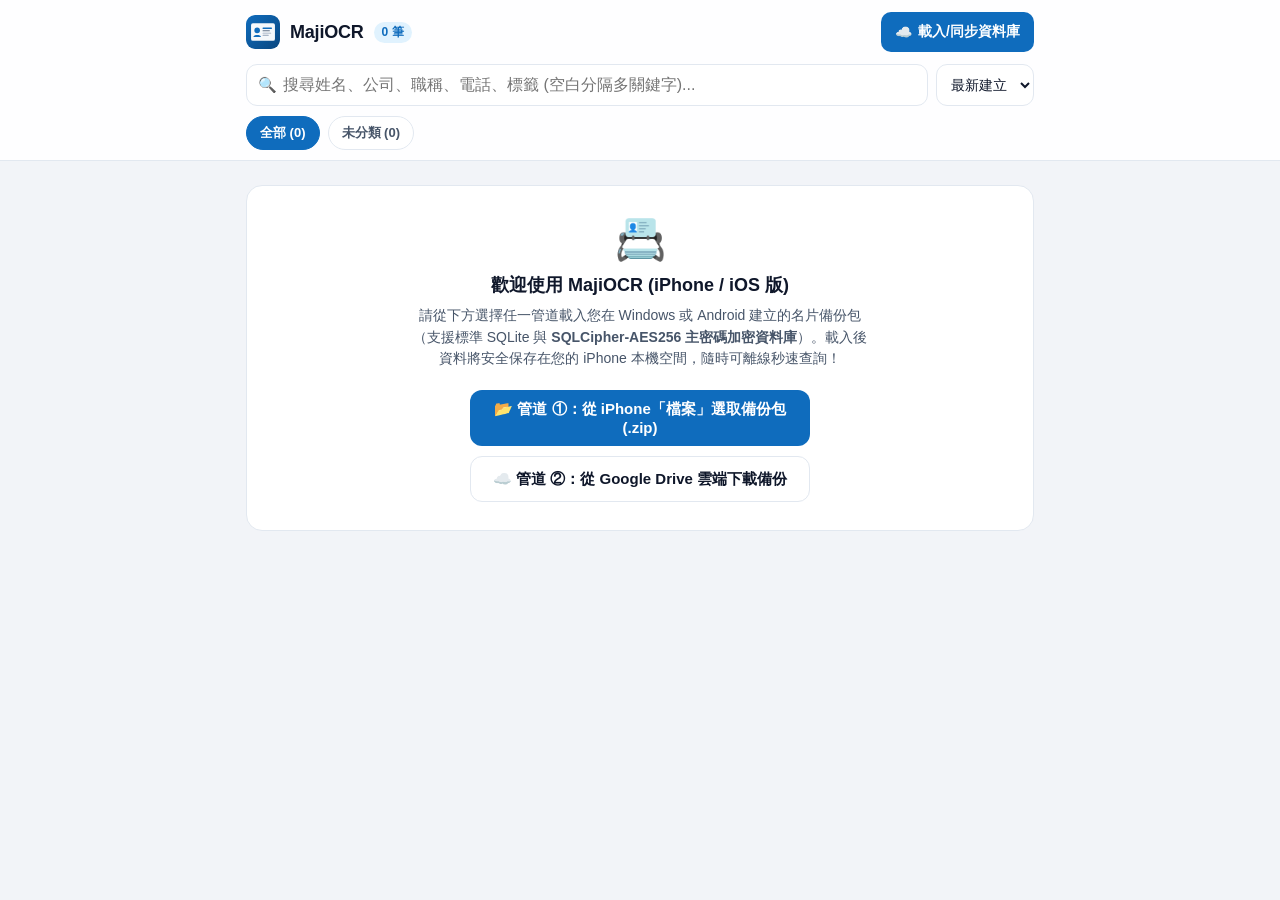
==== MajiOCR.Web/index.html @ 015412a3 "feat(ISSUE-0044): 支援 iOS/iPhone PWA、Windows 端 Vercel 一鍵部署精靈與 SQLCipher-AES256 解密查詢" ====
<!DOCTYPE html>
<html lang="zh-Hant">
<head>
  <meta charset="UTF-8" />
  <meta name="viewport" content="width=device-width, initial-scale=1.0, maximum-scale=5.0, viewport-fit=cover" />
  <meta name="apple-mobile-web-app-capable" content="yes" />
  <meta name="apple-mobile-web-app-status-bar-style" content="default" />
  <meta name="apple-mobile-web-app-title" content="MajiOCR" />
  <meta name="theme-color" content="#0F6CBD" />
  <title>MajiOCR 名片管理 (iOS / Web)</title>
  <link rel="manifest" href="./manifest.webmanifest" />
  <link rel="icon" type="image/svg+xml" href="./icon.svg" />
  <link rel="apple-touch-icon" href="./icon.svg" />
  <link rel="stylesheet" href="./styles.css" />
</head>
<body>
  <!-- Top Sticky Header -->
  <header class="app-header">
    <div class="header-bar">
      <div class="brand-group">
        <img src="./icon.svg" alt="MajiOCR" class="brand-logo" />
        <span class="brand-title">MajiOCR</span>
        <span id="headerTotalCount" class="count-pill">0 筆</span>
      </div>
      <button type="button" id="openSyncModalBtn" class="btn-sync-header">
        <span>☁️</span><span>載入/同步資料庫</span>
      </button>
    </div>

    <!-- Compound Search & Sort Bar -->
    <div class="search-bar-wrap">
      <div class="search-input-box">
        <span class="search-icon">🔍</span>
        <input
          type="search"
          id="searchInput"
          class="search-input"
          placeholder="搜尋姓名、公司、職稱、電話、標籤 (空白分隔多關鍵字)..."
          autocomplete="off"
        />
        <button type="button" id="clearSearchBtn" class="clear-search-btn hidden" title="清除搜尋">✕</button>
      </div>
      <select id="sortSelect" class="sort-select" aria-label="排序方式">
        <option value="created_desc">最新建立</option>
        <option value="name_asc">依姓名</option>
        <option value="company_asc">依公司</option>
      </select>
    </div>

    <!-- Tag Filter Chips -->
    <nav id="tagChipsBar" class="tag-chips-bar" aria-label="分類標籤篩選"></nav>
  </header>

  <!-- Main Content -->
  <main class="app-main">
    <div id="dbStatusBanner" class="status-banner hidden"></div>
    <div id="filterResultSummary" class="filter-summary"></div>

    <!-- Empty Welcome State -->
    <section id="emptyStateContainer" class="empty-state-card">
      <div class="empty-icon">📇</div>
      <div class="empty-title">歡迎使用 MajiOCR (iPhone / iOS 版)</div>
      <div class="empty-desc">
        請從下方選擇任一管道載入您在 Windows 或 Android 建立的名片備份包（支援標準 SQLite 與 <strong>SQLCipher-AES256 主密碼加密資料庫</strong>）。載入後資料將安全保存在您的 iPhone 本機空間，隨時可離線秒速查詢！
      </div>
      <div class="empty-actions">
        <button type="button" id="emptyPickFileBtn" class="btn-primary">
          📂 管道 ①：從 iPhone「檔案」選取備份包 (.zip)
        </button>
        <button type="button" id="emptyOpenSyncBtn" class="btn-secondary">
          ☁️ 管道 ②：從 Google Drive 雲端下載備份
        </button>
      </div>
    </section>

    <!-- Contacts List -->
    <section id="contactsListContainer" class="contacts-list"></section>
  </main>

  <!-- Hidden File Picker for Local Import -->
  <input
    type="file"
    id="backupFileInput"
    class="hidden"
    accept=".zip,.sqlite3,.db,application/zip,application/octet-stream"
  />

  <!-- Dual-Pipeline Cloud / Local Sync Modal -->
  <div id="syncModal" class="modal-overlay hidden" role="dialog" aria-modal="true">
    <div class="modal-backdrop" onclick="document.getElementById('syncModal').classList.add('hidden')"></div>
    <div class="bottom-sheet">
      <div class="sheet-header">
        <span class="sheet-title">☁️ 載入 / 同步名片資料庫</span>
        <button type="button" id="closeSyncModalBtn" class="btn-close-sheet">✕</button>
      </div>
      <div class="sheet-body">
        <div id="syncStatusBox" class="modal-status hidden"></div>

        <!-- Pipeline 1: Local iOS Files Import -->
        <div class="pipeline-box">
          <div class="pipeline-title">📂 管道 ①：從 iPhone「檔案」App 匯入（免設 OAuth 最速方式）</div>
          <div class="pipeline-sub">
            直接選取從 Google 雲端硬碟 App、iCloud Drive 或 AirDrop 儲存至手機的 <code>MajiOCR_Backup_*.zip</code> 或 <code>contacts.sqlite3</code> 備份檔（支援主密碼解密）。
          </div>
          <button type="button" id="triggerFilePickerBtn" class="btn-primary" style="width: 100%;">
            📂 選取手機內的備份檔 (.zip / .sqlite3)
          </button>
        </div>

        <!-- Pipeline 2: Google Drive Direct Cloud Download -->
        <div class="pipeline-box">
          <div class="pipeline-title">☁️ 管道 ②：從 Google Drive 雲端直接下載</div>
          <div class="pipeline-sub">
            使用 Google OAuth 讀取雲端 <code>MajiOCR_Backups</code> 資料夾。<br />
            <small>💡 提示：請確認您的 Google Cloud Web Client ID 已將本頁網址 <code id="currentOriginHint"></code> 加入「已授權的 JavaScript 來源」。</small>
          </div>
          <input
            type="text"
            id="googleClientIdInput"
            class="form-input"
            placeholder="貼上 Web 端 Google OAuth Client ID (*.apps.googleusercontent.com)"
          />
          <div style="display: flex; gap: 8px;">
            <button type="button" id="googleOAuthLoginBtn" class="btn-primary" style="flex: 1;">
              🔐 Google 帳號登入授權
            </button>
            <button type="button" id="refreshDriveListBtn" class="btn-secondary">
              🔄 重新整理清單
            </button>
          </div>
          <div id="driveBackupList"></div>
        </div>
      </div>
    </div>
  </div>

  <!-- SQLCipher-AES256 Master Password Unlock Modal -->
  <div id="passwordModal" class="modal-overlay hidden" role="dialog" aria-modal="true">
    <div class="modal-backdrop"></div>
    <div class="bottom-sheet">
      <div class="sheet-header">
        <span class="sheet-title">🔐 輸入備份主密碼 (SQLCipher-AES256)</span>
      </div>
      <div class="sheet-body">
        <p id="passwordModalDesc" class="pipeline-sub"></p>
        <div id="passwordModalStatus" class="modal-status hidden"></div>
        <div class="password-row">
          <input
            type="password"
            id="masterPasswordInput"
            class="form-input"
             style="margin-bottom: 0;"
            placeholder="請輸入備份時設定的主密碼..."
          />
          <button type="button" id="togglePasswordVisBtn" class="btn-icon-toggle" title="顯示/隱藏密碼">👁️</button>
        </div>
        <div style="display: flex; gap: 10px;">
          <button type="button" id="cancelPasswordBtn" class="btn-secondary" style="flex: 1;">取消</button>
          <button type="button" id="confirmPasswordBtn" class="btn-primary" style="flex: 2;">驗證並解密載入</button>
        </div>
      </div>
    </div>
  </div>

  <!-- Contact Detail Bottom Sheet -->
  <div id="detailModal" class="modal-overlay hidden" role="dialog" aria-modal="true">
    <div id="detailModalBackdrop" class="modal-backdrop"></div>
    <div class="bottom-sheet">
      <div class="sheet-header">
        <span class="sheet-title">📇 名片詳細資訊</span>
        <button type="button" id="closeDetailModalBtn" class="btn-close-sheet">✕</button>
      </div>
      <div id="detailSheetBody" class="sheet-body"></div>
    </div>
  </div>

  <!-- Fullscreen Card Image Lightbox -->
  <div id="imageLightbox" class="lightbox-overlay hidden">
    <img id="lightboxImg" src="" alt="名片原圖放大檢視" class="lightbox-img" />
  </div>

  <!-- Toast Notification -->
  <div id="appToast" class="app-toast hidden"></div>

  <script src="./js/config.js"></script>
  <script src="./js/zip-reader.js"></script>
  <script src="./js/sqlcipher-decryptor.js"></script>
  <script src="./js/sqlite-parser.js"></script>
  <script src="./js/app.js"></script>
</body>
</html>
---- MajiOCR.Web/styles.css ----
:root {
  --brand: #0F6CBD;
  --brand-dark: #0A4780;
  --brand-soft: #E0F2FE;
  --bg: #F2F4F8;
  --surface: #FFFFFF;
  --surface-glass: rgba(255, 255, 255, 0.90);
  --text-primary: #0F172A;
  --text-secondary: #475569;
  --text-muted: #64748B;
  --border: #E2E8F0;
  --amber: #D97706;
  --danger: #DC2626;
  --radius-lg: 16px;
  --radius-md: 12px;
}

@media (prefers-color-scheme: dark) {
  :root {
    --bg: #0B1120;
    --surface: #1E293B;
    --surface-glass: rgba(30, 41, 59, 0.90);
    --text-primary: #F8FAFC;
    --text-secondary: #CBD5E1;
    --text-muted: #94A3B8;
    --border: #334155;
    --brand-soft: rgba(15, 108, 189, 0.25);
  }
}

* {
  box-sizing: border-box;
  -webkit-tap-highlight-color: transparent;
}

html, body {
  margin: 0;
  padding: 0;
  background-color: var(--bg);
  color: var(--text-primary);
  font-family: -apple-system, BlinkMacSystemFont, "SF Pro Text", "PingFang TC", "Microsoft JhengHei", sans-serif;
  -webkit-font-smoothing: antialiased;
  min-height: 100vh;
}

.hidden {
  display: none !important;
}

/* Sticky Top Header with iPhone X Safe Area */
.app-header {
  position: sticky;
  top: 0;
  z-index: 40;
  background: var(--surface-glass);
  backdrop-filter: blur(16px);
  -webkit-backdrop-filter: blur(16px);
  border-bottom: 1px solid var(--border);
  padding-top: env(safe-area-inset-top, 0px);
}

.header-bar {
  max-width: 820px;
  margin: 0 auto;
  padding: 12px 16px 8px;
  display: flex;
  align-items: center;
  justify-content: space-between;
  gap: 10px;
}

.brand-group {
  display: flex;
  align-items: center;
  gap: 10px;
}

.brand-logo {
  width: 34px;
  height: 34px;
  border-radius: 9px;
}

.brand-title {
  font-size: 18px;
  font-weight: 700;
  letter-spacing: -0.2px;
}

.count-pill {
  background: var(--brand-soft);
  color: var(--brand);
  font-size: 12px;
  font-weight: 600;
  padding: 2px 8px;
  border-radius: 999px;
}

.btn-sync-header {
  min-height: 40px;
  padding: 0 14px;
  border-radius: 10px;
  border: none;
  background: var(--brand);
  color: #FFFFFF;
  font-size: 14px;
  font-weight: 600;
  cursor: pointer;
  display: inline-flex;
  align-items: center;
  gap: 6px;
}

/* Search & Sort Controls */
.search-bar-wrap {
  max-width: 820px;
  margin: 0 auto;
  padding: 4px 16px 10px;
  display: flex;
  gap: 8px;
}

.search-input-box {
  flex: 1;
  position: relative;
  display: flex;
  align-items: center;
}

.search-icon {
  position: absolute;
  left: 12px;
  font-size: 15px;
  pointer-events: none;
}

.search-input {
  width: 100%;
  height: 42px;
  padding: 0 36px 0 36px;
  border-radius: 11px;
  border: 1px solid var(--border);
  background: var(--surface);
  color: var(--text-primary);
  font-size: 16px; /* Prevents iOS Safari auto-zoom */
  outline: none;
}

.search-input:focus {
  border-color: var(--brand);
}

.clear-search-btn {
  position: absolute;
  right: 8px;
  width: 26px;
  height: 26px;
  border-radius: 50%;
  border: none;
  background: var(--border);
  color: var(--text-secondary);
  font-size: 13px;
  cursor: pointer;
}

.sort-select {
  height: 42px;
  padding: 0 10px;
  border-radius: 11px;
  border: 1px solid var(--border);
  background: var(--surface);
  color: var(--text-primary);
  font-size: 14px;
  font-weight: 500;
}

/* Horizontal Tag Chips Bar */
.tag-chips-bar {
  max-width: 820px;
  margin: 0 auto;
  padding: 0 16px 10px;
  display: flex;
  gap: 8px;
  overflow-x: auto;
  scrollbar-width: none;
}

.tag-chips-bar::-webkit-scrollbar {
  display: none;
}

.tag-chip {
  flex-shrink: 0;
  min-height: 34px;
  padding: 6px 13px;
  border-radius: 999px;
  border: 1px solid var(--border);
  background: var(--surface);
  color: var(--text-secondary);
  font-size: 13px;
  font-weight: 600;
  cursor: pointer;
}

.tag-chip.active {
  background: var(--brand);
  border-color: var(--brand);
  color: #FFFFFF;
}

/* Main Content Area */
.app-main {
  max-width: 820px;
  margin: 0 auto;
  padding: 12px 16px calc(32px + env(safe-area-inset-bottom, 16px));
}

.status-banner {
  background: var(--surface);
  border: 1px solid var(--border);
  border-radius: 12px;
  padding: 10px 14px;
  margin-bottom: 10px;
}

.status-banner-inner {
  display: flex;
  align-items: center;
  justify-content: space-between;
  flex-wrap: wrap;
  gap: 8px;
  font-size: 13px;
}

.badge {
  display: inline-block;
  padding: 2px 8px;
  border-radius: 6px;
  font-size: 11px;
  font-weight: 700;
  color: #FFFFFF;
}

.badge-encrypted {
  background: var(--amber);
}

.badge-unencrypted {
  background: #64748B;
}

.badge-platform {
  background: #2563EB;
}

.btn-link {
  background: none;
  border: none;
  color: var(--brand);
  font-weight: 600;
  font-size: 13px;
  cursor: pointer;
  padding: 4px 0;
}

.filter-summary {
  font-size: 12px;
  color: var(--text-muted);
  margin: 6px 2px 10px;
}

/* Contact Cards List */
.contacts-list {
  display: flex;
  flex-direction: column;
  gap: 10px;
}

.contact-card {
  background: var(--surface);
  border: 1px solid var(--border);
  border-radius: var(--radius-md);
  padding: 12px 14px;
  display: flex;
  align-items: center;
  gap: 12px;
  cursor: pointer;
  transition: transform 0.1s ease;
}

.contact-card:active {
  transform: scale(0.99);
}

.card-thumb {
  width: 56px;
  height: 40px;
  object-fit: cover;
  border-radius: 8px;
  border: 1px solid var(--border);
}

.card-avatar {
  width: 48px;
  height: 48px;
  border-radius: 12px;
  background: var(--brand-soft);
  color: var(--brand);
  display: flex;
  align-items: center;
  justify-content: center;
  font-size: 18px;
  font-weight: 700;
}

.contact-card-body {
  flex: 1;
  min-width: 0;
}

.contact-name-row {
  display: flex;
  align-items: baseline;
  gap: 8px;
  flex-wrap: wrap;
}

.contact-name {
  font-size: 16px;
  font-weight: 700;
}

.contact-title {
  font-size: 13px;
  color: var(--text-secondary);
}

.contact-company {
  font-size: 13px;
  color: var(--text-secondary);
  margin-top: 3px;
  white-space: nowrap;
  overflow: hidden;
  text-overflow: ellipsis;
}

.contact-meta-list {
  display: flex;
  flex-wrap: wrap;
  gap: 10px;
  margin-top: 4px;
  font-size: 12px;
  color: var(--text-muted);
}

.contact-badges-row {
  display: flex;
  flex-wrap: wrap;
  gap: 6px;
  margin-top: 6px;
}

.mini-tag {
  background: var(--brand-soft);
  color: var(--brand);
  font-size: 11px;
  font-weight: 600;
  padding: 2px 8px;
  border-radius: 6px;
}

.mini-custom {
  background: var(--bg);
  color: var(--text-secondary);
  font-size: 11px;
  padding: 2px 8px;
  border-radius: 6px;
}

.contact-card-right {
  display: flex;
  align-items: center;
  gap: 8px;
}

.quick-dial-btn {
  width: 38px;
  height: 38px;
  border-radius: 50%;
  background: var(--brand-soft);
  display: flex;
  align-items: center;
  justify-content: center;
  text-decoration: none;
  font-size: 16px;
}

.chevron-icon {
  font-size: 22px;
  color: var(--text-muted);
}

.kw-mark {
  background: #FEF08A;
  color: #854D0E;
  padding: 0 2px;
  border-radius: 3px;
}

/* Empty State */
.empty-state-card {
  background: var(--surface);
  border: 1px solid var(--border);
  border-radius: var(--radius-lg);
  padding: 28px 20px;
  text-align: center;
  margin-top: 12px;
}

.empty-icon {
  font-size: 42px;
  margin-bottom: 10px;
}

.empty-title {
  font-size: 18px;
  font-weight: 700;
  margin-bottom: 8px;
}

.empty-desc {
  font-size: 14px;
  color: var(--text-secondary);
  line-height: 1.55;
  max-width: 460px;
  margin: 0 auto 20px;
}

.empty-actions {
  display: flex;
  flex-direction: column;
  gap: 10px;
  max-width: 340px;
  margin: 0 auto;
}

.btn-primary {
  min-height: 46px;
  padding: 10px 18px;
  border-radius: 12px;
  border: none;
  background: var(--brand);
  color: #FFFFFF;
  font-size: 15px;
  font-weight: 600;
  cursor: pointer;
}

.btn-secondary {
  min-height: 46px;
  padding: 10px 18px;
  border-radius: 12px;
  border: 1px solid var(--border);
  background: var(--surface);
  color: var(--text-primary);
  font-size: 15px;
  font-weight: 600;
  cursor: pointer;
}

/* Modals & Bottom Sheets */
.modal-overlay {
  position: fixed;
  inset: 0;
  z-index: 100;
  display: flex;
  align-items: flex-end;
  justify-content: center;
}

.modal-backdrop {
  position: absolute;
  inset: 0;
  background: rgba(15, 23, 42, 0.55);
}

.bottom-sheet {
  position: relative;
  z-index: 1;
  width: 100%;
  max-width: 680px;
  max-height: 90vh;
  background: var(--surface);
  border-radius: 22px 22px 0 0;
  display: flex;
  flex-direction: column;
  overflow: hidden;
  padding-bottom: env(safe-area-inset-bottom, 16px);
}

.sheet-header {
  padding: 14px 18px;
  border-bottom: 1px solid var(--border);
  display: flex;
  align-items: center;
  justify-content: space-between;
}

.sheet-title {
  font-size: 17px;
  font-weight: 700;
}

.btn-close-sheet {
  width: 34px;
  height: 34px;
  border-radius: 50%;
  border: none;
  background: var(--bg);
  color: var(--text-secondary);
  font-size: 16px;
  cursor: pointer;
}

.sheet-body {
  padding: 16px 18px;
  overflow-y: auto;
}

/* Detail Sheet Elements */
.detail-hero {
  text-align: center;
  margin-bottom: 14px;
}

.detail-hero-name {
  font-size: 22px;
  font-weight: 800;
}

.detail-hero-sub {
  font-size: 14px;
  color: var(--text-secondary);
  margin-top: 4px;
}

.detail-tags-wrap {
  display: flex;
  justify-content: center;
  flex-wrap: wrap;
  gap: 6px;
  margin-top: 8px;
}

.detail-quick-actions {
  display: grid;
  grid-template-columns: repeat(4, 1fr);
  gap: 8px;
  margin-bottom: 16px;
}

.action-pill {
  background: var(--bg);
  border: 1px solid var(--border);
  border-radius: 12px;
  padding: 10px 4px;
  display: flex;
  flex-direction: column;
  align-items: center;
  gap: 4px;
  text-decoration: none;
  color: var(--brand);
  font-size: 12px;
  font-weight: 600;
  cursor: pointer;
}

.action-pill.disabled {
  opacity: 0.4;
  cursor: not-allowed;
}

.detail-images-carousel {
  display: flex;
  gap: 12px;
  overflow-x: auto;
  margin-bottom: 16px;
}

.detail-image-card {
  flex: 1;
  min-width: 240px;
  background: var(--bg);
  border-radius: 12px;
  padding: 8px;
  text-align: center;
}

.detail-card-img {
  width: 100%;
  max-height: 200px;
  object-fit: contain;
  border-radius: 8px;
  cursor: zoom-in;
}

.detail-image-caption {
  font-size: 11px;
  color: var(--text-muted);
  margin-top: 4px;
}

.detail-no-image {
  background: var(--bg);
  border-radius: 10px;
  padding: 12px;
  text-align: center;
  font-size: 13px;
  color: var(--text-muted);
  margin-bottom: 14px;
}

.detail-fields-card {
  background: var(--bg);
  border-radius: 14px;
  padding: 4px 14px;
}

.detail-field-row {
  display: flex;
  align-items: center;
  justify-content: space-between;
  gap: 10px;
  padding: 11px 0;
  border-bottom: 1px solid var(--border);
}

.detail-field-row:last-child {
  border-bottom: none;
}

.detail-field-label {
  font-size: 12px;
  color: var(--text-muted);
}

.detail-field-value {
  font-size: 15px;
  font-weight: 500;
  margin-top: 2px;
  word-break: break-all;
}

.detail-field-link {
  color: var(--brand);
  text-decoration: none;
}

.btn-copy-field {
  flex-shrink: 0;
  padding: 5px 10px;
  border-radius: 8px;
  border: 1px solid var(--border);
  background: var(--surface);
  color: var(--text-secondary);
  font-size: 12px;
  cursor: pointer;
}

/* Sync & Import Sections */
.pipeline-box {
  background: var(--bg);
  border: 1px solid var(--border);
  border-radius: 14px;
  padding: 14px;
  margin-bottom: 14px;
}

.pipeline-title {
  font-size: 15px;
  font-weight: 700;
  margin-bottom: 6px;
}

.pipeline-sub {
  font-size: 13px;
  color: var(--text-secondary);
  margin-bottom: 12px;
  line-height: 1.45;
}

.form-input {
  width: 100%;
  height: 42px;
  padding: 0 12px;
  border-radius: 10px;
  border: 1px solid var(--border);
  background: var(--surface);
  color: var(--text-primary);
  font-size: 15px;
  margin-bottom: 10px;
}

.drive-version-card {
  background: var(--surface);
  border: 1px solid var(--border);
  border-radius: 12px;
  padding: 12px;
  margin-top: 10px;
}

.drive-version-top {
  display: flex;
  align-items: center;
  flex-wrap: wrap;
  gap: 6px;
  margin-bottom: 6px;
}

.drive-file-name {
  font-size: 13px;
  font-weight: 700;
  word-break: break-all;
}

.drive-version-meta {
  font-size: 12px;
  color: var(--text-secondary);
  margin-bottom: 10px;
}

.btn-download-drive {
  width: 100%;
  min-height: 40px;
  font-size: 14px;
}

.modal-status {
  padding: 10px 12px;
  border-radius: 10px;
  font-size: 13px;
  margin-bottom: 12px;
}

.modal-status.info {
  background: var(--brand-soft);
  color: var(--brand);
}

.modal-status.error {
  background: rgba(220, 38, 38, 0.12);
  color: var(--danger);
}

.password-row {
  display: flex;
  gap: 8px;
  margin-bottom: 12px;
}

.btn-icon-toggle {
  width: 44px;
  height: 42px;
  border-radius: 10px;
  border: 1px solid var(--border);
  background: var(--surface);
  font-size: 18px;
  cursor: pointer;
}

/* Lightbox */
.lightbox-overlay {
  position: fixed;
  inset: 0;
  z-index: 200;
  background: rgba(0, 0, 0, 0.92);
  display: flex;
  align-items: center;
  justify-content: center;
  padding: 16px;
}

.lightbox-img {
  max-width: 100%;
  max-height: 92vh;
  object-fit: contain;
}

/* Toast */
.app-toast {
  position: fixed;
  bottom: calc(24px + env(safe-area-inset-bottom, 16px));
  left: 50%;
  transform: translateX(-50%);
  z-index: 250;
  background: rgba(15, 23, 42, 0.92);
  color: #FFFFFF;
  padding: 10px 18px;
  border-radius: 999px;
  font-size: 14px;
  font-weight: 600;
  box-shadow: 0 8px 24px rgba(0, 0, 0, 0.25);
}
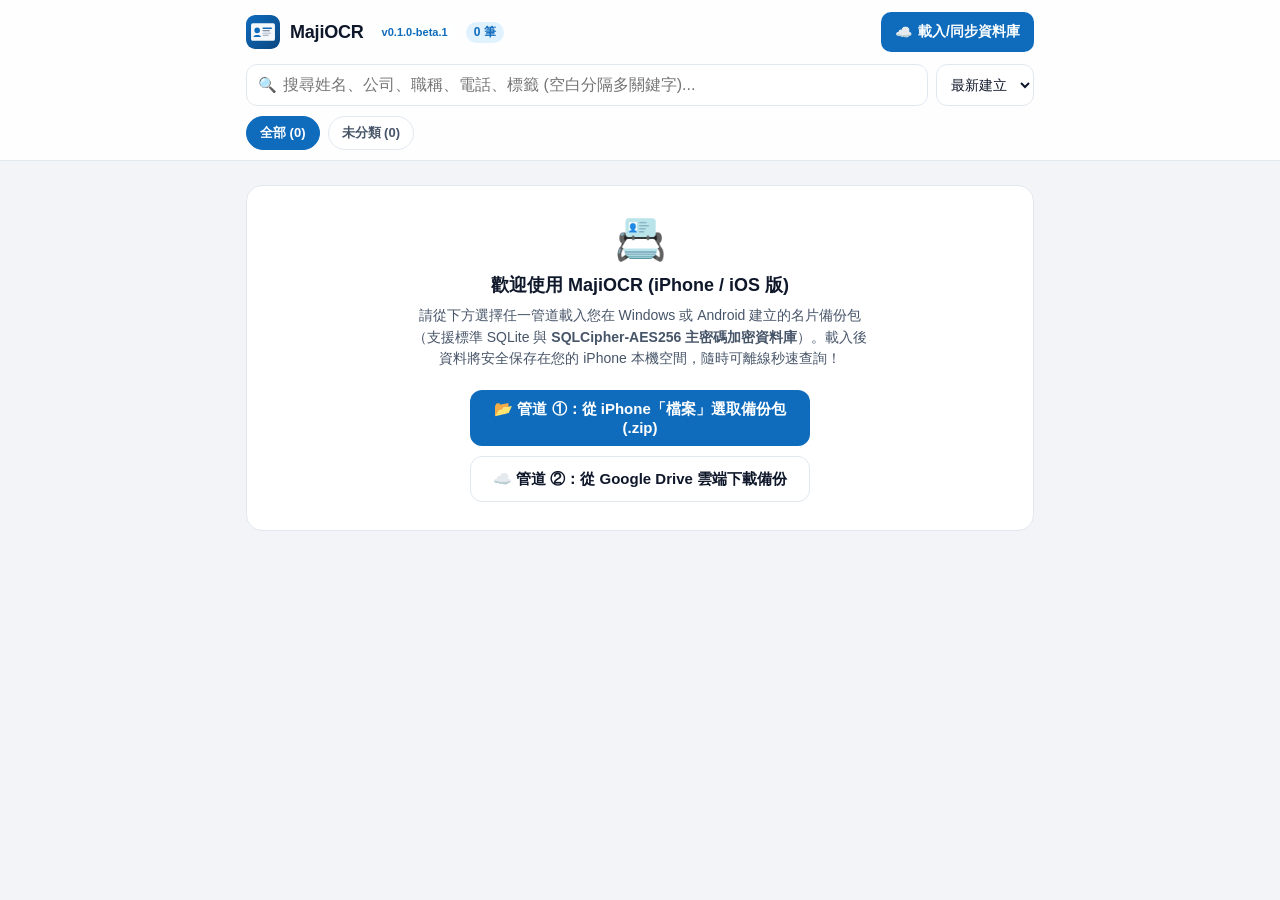
==== commit 7b16a492: "fix(ISSUE-0044): 修正軟體版本號與更新紀錄(Change Log)於關於視窗、更新管理、標題列及內嵌資源之顯示" ====
--- a/MajiOCR.Web/index.html
+++ b/MajiOCR.Web/index.html
@@ -20,6 +20,7 @@
       <div class="brand-group">
         <img src="./icon.svg" alt="MajiOCR" class="brand-logo" />
         <span class="brand-title">MajiOCR</span>
+        <span class="count-pill" style="background: rgba(255,255,255,0.18); font-size: 11px;">v0.1.0-beta.1</span>
         <span id="headerTotalCount" class="count-pill">0 筆</span>
       </div>
       <button type="button" id="openSyncModalBtn" class="btn-sync-header">
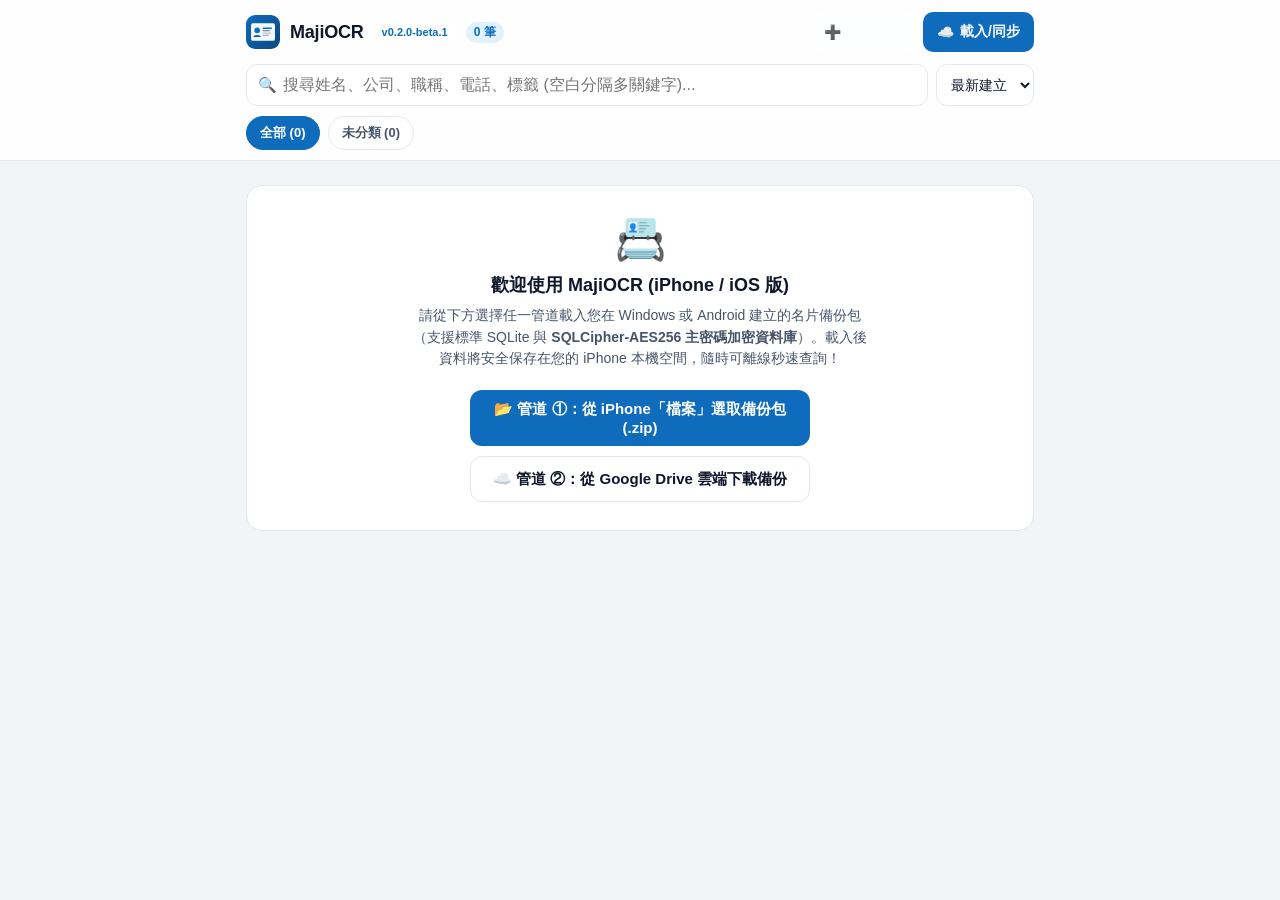
==== commit 8ab29149: "feat(ios-pwa): 支援名片編輯、雙向同步 Google Drive 與外部檔案匯出 (ISSUE-0049)" ====
--- a/MajiOCR.Web/index.html
+++ b/MajiOCR.Web/index.html
@@ -20,12 +20,17 @@
       <div class="brand-group">
         <img src="./icon.svg" alt="MajiOCR" class="brand-logo" />
         <span class="brand-title">MajiOCR</span>
-        <span class="count-pill" style="background: rgba(255,255,255,0.18); font-size: 11px;">v0.1.0-beta.1</span>
+        <span class="count-pill" style="background: rgba(255,255,255,0.18); font-size: 11px;">v0.2.0-beta.1</span>
         <span id="headerTotalCount" class="count-pill">0 筆</span>
       </div>
-      <button type="button" id="openSyncModalBtn" class="btn-sync-header">
-        <span>☁️</span><span>載入/同步資料庫</span>
-      </button>
+      <div style="display: flex; gap: 6px;">
+        <button type="button" id="headerAddContactBtn" class="btn-sync-header" style="background: rgba(255,255,255,0.22);">
+          <span>➕</span><span>新增名片</span>
+        </button>
+        <button type="button" id="openSyncModalBtn" class="btn-sync-header">
+          <span>☁️</span><span>載入/同步</span>
+        </button>
+      </div>
     </div>
 
     <!-- Compound Search & Sort Bar -->
@@ -131,6 +136,27 @@
           </div>
           <div id="driveBackupList"></div>
         </div>
+
+        <!-- Pipeline 3: Export & Google Drive Cloud Sync -->
+        <div class="pipeline-box" style="border: 2px solid #0F6CBD; background: #F0F7FF;">
+          <div class="pipeline-title" style="color: #0F6CBD;">📤 管道 ③：備份匯出與 Google Drive 雲端同步</div>
+          <div class="pipeline-sub">
+            將您在 iPhone 編輯、新增後的最新資料庫打包匯出，或直接一鍵同步回雲端 <code>MajiOCR_Backups</code> 資料夾。
+          </div>
+          <div style="display: flex; flex-direction: column; gap: 8px;">
+            <button type="button" id="uploadDriveBackupBtn" class="btn-primary" style="width: 100%;">
+              ☁️ 上傳最新備份至 Google Drive
+            </button>
+            <div style="display: flex; gap: 8px;">
+              <button type="button" id="exportZipBackupBtn" class="btn-secondary" style="flex: 1;">
+                📦 匯出備份 (.zip)
+              </button>
+              <button type="button" id="exportAllVcfBtn" class="btn-secondary" style="flex: 1;">
+                📇 匯出全部通訊錄 (.vcf)
+              </button>
+            </div>
+          </div>
+        </div>
       </div>
     </div>
   </div>
@@ -171,7 +197,101 @@
         <span class="sheet-title">📇 名片詳細資訊</span>
         <button type="button" id="closeDetailModalBtn" class="btn-close-sheet">✕</button>
       </div>
+      <div class="detail-actions-bar">
+        <button type="button" id="editContactBtn" class="btn-primary btn-sm">✏️ 編輯名片</button>
+        <button type="button" id="exportSingleVcfBtn" class="btn-secondary btn-sm">📇 加入手機通訊錄 (.vcf)</button>
+        <button type="button" id="deleteContactBtn" class="btn-secondary btn-sm" style="color: #DC2626;">🗑️ 刪除</button>
+      </div>
       <div id="detailSheetBody" class="sheet-body"></div>
+    </div>
+  </div>
+
+  <!-- Contact Edit / Create Bottom Sheet -->
+  <div id="editContactModal" class="modal-overlay hidden" role="dialog" aria-modal="true">
+    <div id="editModalBackdrop" class="modal-backdrop"></div>
+    <div class="bottom-sheet edit-sheet">
+      <div class="sheet-header">
+        <span id="editModalTitle" class="sheet-title">✏️ 編輯名片</span>
+        <button type="button" id="closeEditModalBtn" class="btn-close-sheet">✕</button>
+      </div>
+      <form id="editContactForm" class="sheet-body edit-form">
+        <!-- Photo Section -->
+        <div class="form-section-title">📷 名片原圖 (點擊拍照或從相簿選取)</div>
+        <div class="photo-picker-grid">
+          <div class="photo-picker-box" id="frontPhotoBox">
+            <div class="photo-box-label">正面名片</div>
+            <img id="frontPhotoPreview" class="photo-preview hidden" alt="正面預覽" />
+            <div id="frontPhotoPlaceholder" class="photo-placeholder">📷 拍攝/選取正面</div>
+            <input type="file" id="frontPhotoInput" accept="image/*" class="hidden" />
+            <div class="photo-box-actions">
+              <button type="button" id="pickFrontPhotoBtn" class="btn-xs">選擇照片</button>
+              <button type="button" id="removeFrontPhotoBtn" class="btn-xs btn-danger hidden">移除</button>
+            </div>
+          </div>
+          <div class="photo-picker-box" id="backPhotoBox">
+            <div class="photo-box-label">反面名片</div>
+            <img id="backPhotoPreview" class="photo-preview hidden" alt="反面預覽" />
+            <div id="backPhotoPlaceholder" class="photo-placeholder">📷 拍攝/選取反面</div>
+            <input type="file" id="backPhotoInput" accept="image/*" class="hidden" />
+            <div class="photo-box-actions">
+              <button type="button" id="pickBackPhotoBtn" class="btn-xs">選擇照片</button>
+              <button type="button" id="removeBackPhotoBtn" class="btn-xs btn-danger hidden">移除</button>
+            </div>
+          </div>
+        </div>
+
+        <!-- Basic Info Section -->
+        <div class="form-section-title">👤 基本資訊</div>
+        <div class="form-field">
+          <label class="form-label" for="editFullName">姓名 <span style="color: #DC2626;">*</span></label>
+          <input type="text" id="editFullName" class="form-input" required placeholder="請輸入聯絡人姓名" />
+        </div>
+        <div class="form-row-2">
+          <div class="form-field">
+            <label class="form-label" for="editCompany">公司名稱</label>
+            <input type="text" id="editCompany" class="form-input" placeholder="公司名稱" />
+          </div>
+          <div class="form-field">
+            <label class="form-label" for="editJobTitle">職稱</label>
+            <input type="text" id="editJobTitle" class="form-input" placeholder="職稱" />
+          </div>
+        </div>
+        <div class="form-row-2">
+          <div class="form-field">
+            <label class="form-label" for="editDepartment">部門</label>
+            <input type="text" id="editDepartment" class="form-input" placeholder="部門" />
+          </div>
+          <div class="form-field">
+            <label class="form-label" for="editTaxId">統一編號</label>
+            <input type="text" id="editTaxId" class="form-input" placeholder="8碼統編" />
+          </div>
+        </div>
+
+        <!-- Dynamic Contact Values -->
+        <div class="form-section-title" style="display: flex; justify-content: space-between; align-items: center;">
+          <span>📞 聯絡方式</span>
+          <button type="button" id="addContactValueRowBtn" class="btn-xs btn-secondary">➕ 新增欄位</button>
+        </div>
+        <div id="dynamicValuesContainer" class="dynamic-values-list"></div>
+
+        <!-- Tag Selection -->
+        <div class="form-section-title">🏷️ 分類標籤</div>
+        <div id="editTagsContainer" class="edit-tags-container"></div>
+        <div class="add-tag-row">
+          <input type="text" id="newTagInput" class="form-input" placeholder="新增自訂標籤名稱..." style="margin-bottom: 0;" />
+          <button type="button" id="addNewTagBtn" class="btn-secondary" style="white-space: nowrap;">新增標籤</button>
+        </div>
+
+        <!-- Notes -->
+        <div class="form-section-title">📝 備註</div>
+        <textarea id="editNotes" class="form-textarea" rows="3" placeholder="輸入備註事項、談話細節..."></textarea>
+
+        <!-- Form Buttons -->
+        <div class="edit-form-bottom-actions">
+          <button type="button" id="cancelEditBtn" class="btn-secondary" style="flex: 1;">取消</button>
+          <button type="submit" id="saveContactSubmitBtn" class="btn-primary" style="flex: 2;">💾 儲存名片</button>
+        </div>
+      </form>
     </div>
   </div>
 
@@ -187,6 +307,8 @@
   <script src="./js/zip-reader.js"></script>
   <script src="./js/sqlcipher-decryptor.js"></script>
   <script src="./js/sqlite-parser.js"></script>
+  <script src="./js/sql-wasm.js"></script>
+  <script src="./js/sqlite-builder.js"></script>
   <script src="./js/app.js"></script>
 </body>
 </html>
--- a/MajiOCR.Web/styles.css
+++ b/MajiOCR.Web/styles.css
@@ -801,3 +801,217 @@
   font-weight: 600;
   box-shadow: 0 8px 24px rgba(0, 0, 0, 0.25);
 }
+
+/* Detail Actions Bar */
+.detail-actions-bar {
+  display: flex;
+  gap: 8px;
+  padding: 10px 16px;
+  background: var(--surface-secondary, #F8FAFC);
+  border-bottom: 1px solid var(--border);
+  overflow-x: auto;
+}
+
+.btn-sm {
+  min-height: 36px !important;
+  padding: 6px 12px !important;
+  font-size: 13px !important;
+  border-radius: 8px !important;
+}
+
+.btn-xs {
+  min-height: 28px !important;
+  padding: 4px 10px !important;
+  font-size: 12px !important;
+  border-radius: 6px !important;
+  cursor: pointer;
+}
+
+.btn-danger {
+  background: #FEE2E2 !important;
+  color: #DC2626 !important;
+  border: 1px solid #FCA5A5 !important;
+}
+
+/* Edit & Create Sheet */
+.edit-sheet {
+  max-height: 90vh;
+  display: flex;
+  flex-direction: column;
+}
+
+.edit-form {
+  overflow-y: auto;
+  -webkit-overflow-scrolling: touch;
+  padding: 16px 20px calc(24px + env(safe-area-inset-bottom, 16px));
+}
+
+.form-section-title {
+  font-size: 13px;
+  font-weight: 700;
+  color: var(--text-secondary);
+  margin: 16px 0 8px;
+  letter-spacing: 0.3px;
+}
+
+.photo-picker-grid {
+  display: grid;
+  grid-template-columns: 1fr 1fr;
+  gap: 12px;
+  margin-bottom: 12px;
+}
+
+.photo-picker-box {
+  border: 1.5px dashed var(--border);
+  border-radius: 12px;
+  padding: 10px;
+  text-align: center;
+  background: var(--surface-secondary, #F8FAFC);
+}
+
+.photo-box-label {
+  font-size: 12px;
+  font-weight: 600;
+  color: var(--text-secondary);
+  margin-bottom: 6px;
+}
+
+.photo-preview {
+  width: 100%;
+  height: 96px;
+  object-fit: cover;
+  border-radius: 8px;
+  margin-bottom: 6px;
+  border: 1px solid var(--border);
+}
+
+.photo-placeholder {
+  height: 96px;
+  display: flex;
+  align-items: center;
+  justify-content: center;
+  font-size: 12px;
+  color: var(--text-muted);
+  border-radius: 8px;
+  background: rgba(0, 0, 0, 0.03);
+  margin-bottom: 6px;
+}
+
+.photo-box-actions {
+  display: flex;
+  gap: 6px;
+  justify-content: center;
+}
+
+.form-row-2 {
+  display: grid;
+  grid-template-columns: 1fr 1fr;
+  gap: 10px;
+}
+
+.form-label {
+  display: block;
+  font-size: 13px;
+  font-weight: 600;
+  color: var(--text-secondary);
+  margin-bottom: 4px;
+}
+
+.dynamic-values-list {
+  display: flex;
+  flex-direction: column;
+  gap: 8px;
+  margin-bottom: 12px;
+}
+
+.dynamic-value-row {
+  display: flex;
+  gap: 6px;
+  align-items: center;
+}
+
+.dynamic-kind-select {
+  width: 96px;
+  height: 42px;
+  border-radius: 8px;
+  border: 1px solid var(--border);
+  background: var(--surface);
+  font-size: 14px;
+  padding: 0 6px;
+}
+
+.dynamic-val-input {
+  flex: 1;
+  height: 42px;
+  border-radius: 8px;
+  border: 1px solid var(--border);
+  padding: 0 10px;
+  font-size: 16px;
+}
+
+.btn-remove-row {
+  width: 38px;
+  height: 38px;
+  border-radius: 8px;
+  border: none;
+  background: rgba(220, 38, 38, 0.1);
+  color: #DC2626;
+  font-size: 16px;
+  cursor: pointer;
+  display: flex;
+  align-items: center;
+  justify-content: center;
+}
+
+.edit-tags-container {
+  display: flex;
+  flex-wrap: wrap;
+  gap: 6px;
+  margin-bottom: 8px;
+}
+
+.edit-tag-chip {
+  padding: 6px 12px;
+  font-size: 13px;
+  border-radius: 999px;
+  border: 1px solid var(--border);
+  background: var(--surface);
+  color: var(--text-primary);
+  cursor: pointer;
+  user-select: none;
+}
+
+.edit-tag-chip.selected {
+  background: #0F6CBD;
+  color: #FFFFFF;
+  border-color: #0F6CBD;
+  font-weight: 600;
+}
+
+.add-tag-row {
+  display: flex;
+  gap: 8px;
+  margin-bottom: 12px;
+}
+
+.form-textarea {
+  width: 100%;
+  border-radius: 10px;
+  border: 1px solid var(--border);
+  padding: 10px;
+  font-size: 15px;
+  font-family: inherit;
+  resize: vertical;
+  box-sizing: border-box;
+}
+
+.edit-form-bottom-actions {
+  display: flex;
+  gap: 10px;
+  padding: 16px 0 0;
+  position: sticky;
+  bottom: 0;
+  background: var(--surface);
+  border-top: 1px solid var(--border);
+  margin-top: 12px;
+}
